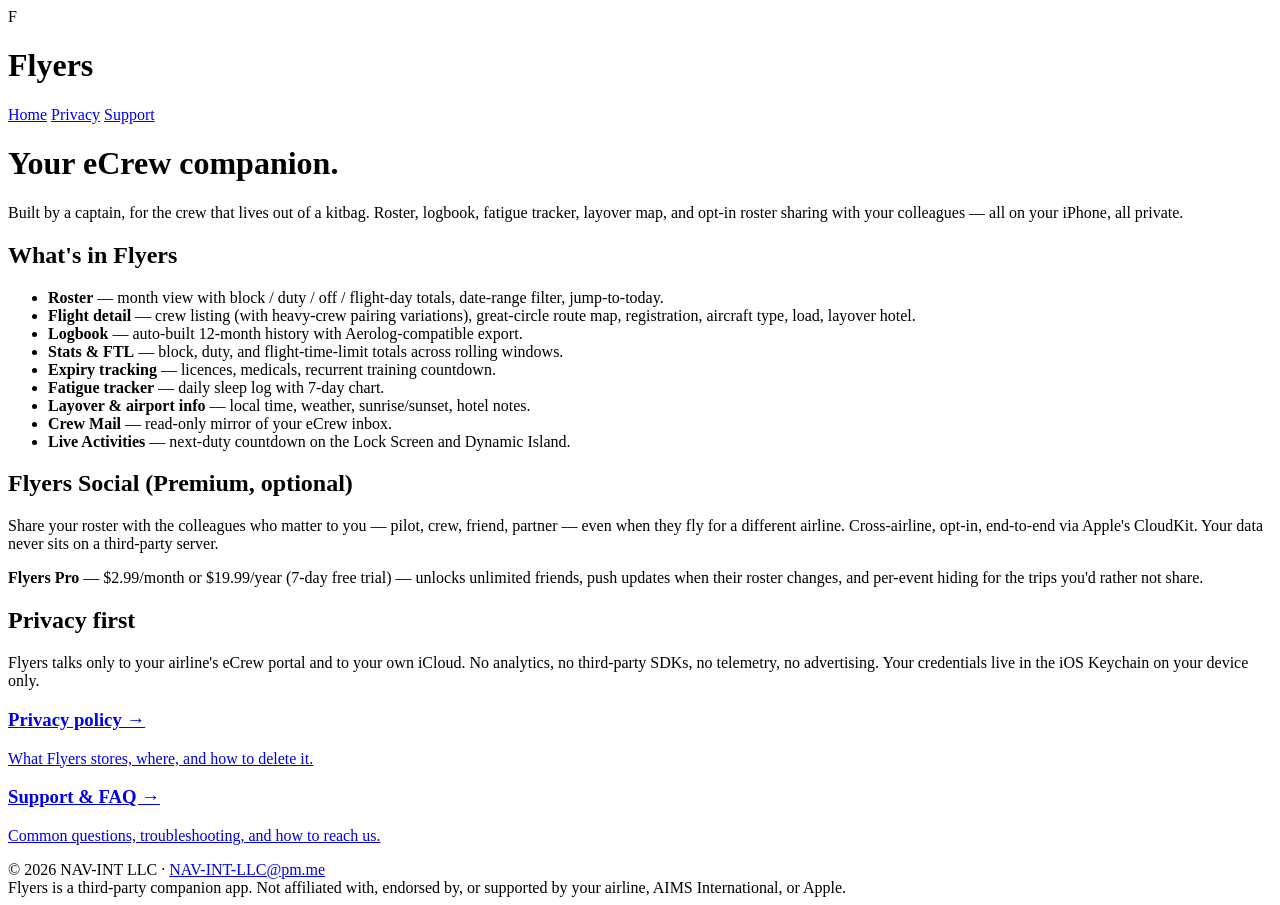
==== docs/index.html @ ab000332 "Add files via upload" ====
<!doctype html>
<html lang="en">
<head>
  <meta charset="utf-8">
  <meta name="viewport" content="width=device-width, initial-scale=1">
  <meta name="theme-color" content="#c79a3a">
  <meta name="description" content="Flyers — the iOS eCrew companion for airline pilots and cabin crew. Roster, logbook, layovers, and opt-in roster sharing.">
  <title>Flyers — the iOS eCrew companion for airline crew</title>
  <link rel="stylesheet" href="styles.css">
</head>
<body>
  <div class="container">
    <header class="site">
      <div class="logo">F</div>
      <h1 class="brand">Flyers</h1>
      <nav>
        <a href="/" class="active">Home</a>
        <a href="legal/privacy-policy/">Privacy</a>
        <a href="legal/support/">Support</a>
      </nav>
    </header>

    <main>
      <h1 class="page-title">Your eCrew companion.</h1>
      <p class="lead">
        Built by a captain, for the crew that lives out of a kitbag. Roster, logbook,
        fatigue tracker, layover map, and opt-in roster sharing with your colleagues —
        all on your iPhone, all private.
      </p>

      <h2>What's in Flyers</h2>
      <ul>
        <li><strong>Roster</strong> — month view with block / duty / off / flight-day totals, date-range filter, jump-to-today.</li>
        <li><strong>Flight detail</strong> — crew listing (with heavy-crew pairing variations), great-circle route map, registration, aircraft type, load, layover hotel.</li>
        <li><strong>Logbook</strong> — auto-built 12-month history with Aerolog-compatible export.</li>
        <li><strong>Stats &amp; FTL</strong> — block, duty, and flight-time-limit totals across rolling windows.</li>
        <li><strong>Expiry tracking</strong> — licences, medicals, recurrent training countdown.</li>
        <li><strong>Fatigue tracker</strong> — daily sleep log with 7-day chart.</li>
        <li><strong>Layover &amp; airport info</strong> — local time, weather, sunrise/sunset, hotel notes.</li>
        <li><strong>Crew Mail</strong> — read-only mirror of your eCrew inbox.</li>
        <li><strong>Live Activities</strong> — next-duty countdown on the Lock Screen and Dynamic Island.</li>
      </ul>

      <h2>Flyers Social (Premium, optional)</h2>
      <p>
        Share your roster with the colleagues who matter to you — pilot, crew, friend, partner —
        even when they fly for a different airline. Cross-airline, opt-in, end-to-end via
        Apple's CloudKit. Your data never sits on a third-party server.
      </p>
      <p>
        <strong>Flyers Pro</strong> — $2.99/month or $19.99/year (7-day free trial) — unlocks
        unlimited friends, push updates when their roster changes, and per-event hiding for
        the trips you'd rather not share.
      </p>

      <h2>Privacy first</h2>
      <p>
        Flyers talks only to your airline's eCrew portal and to your own iCloud. No analytics,
        no third-party SDKs, no telemetry, no advertising. Your credentials live in the iOS
        Keychain on your device only.
      </p>

      <div class="cards">
        <a class="card" href="legal/privacy-policy/">
          <h3>Privacy policy →</h3>
          <p>What Flyers stores, where, and how to delete it.</p>
        </a>
        <a class="card" href="legal/support/">
          <h3>Support &amp; FAQ →</h3>
          <p>Common questions, troubleshooting, and how to reach us.</p>
        </a>
      </div>
    </main>

    <footer class="site">
      © 2026 NAV-INT LLC · <a href="mailto:NAV-INT-LLC@pm.me">NAV-INT-LLC@pm.me</a>
      <br>
      Flyers is a third-party companion app. Not affiliated with, endorsed by, or supported by
      your airline, AIMS International, or Apple.
    </footer>
  </div>
</body>
</html>
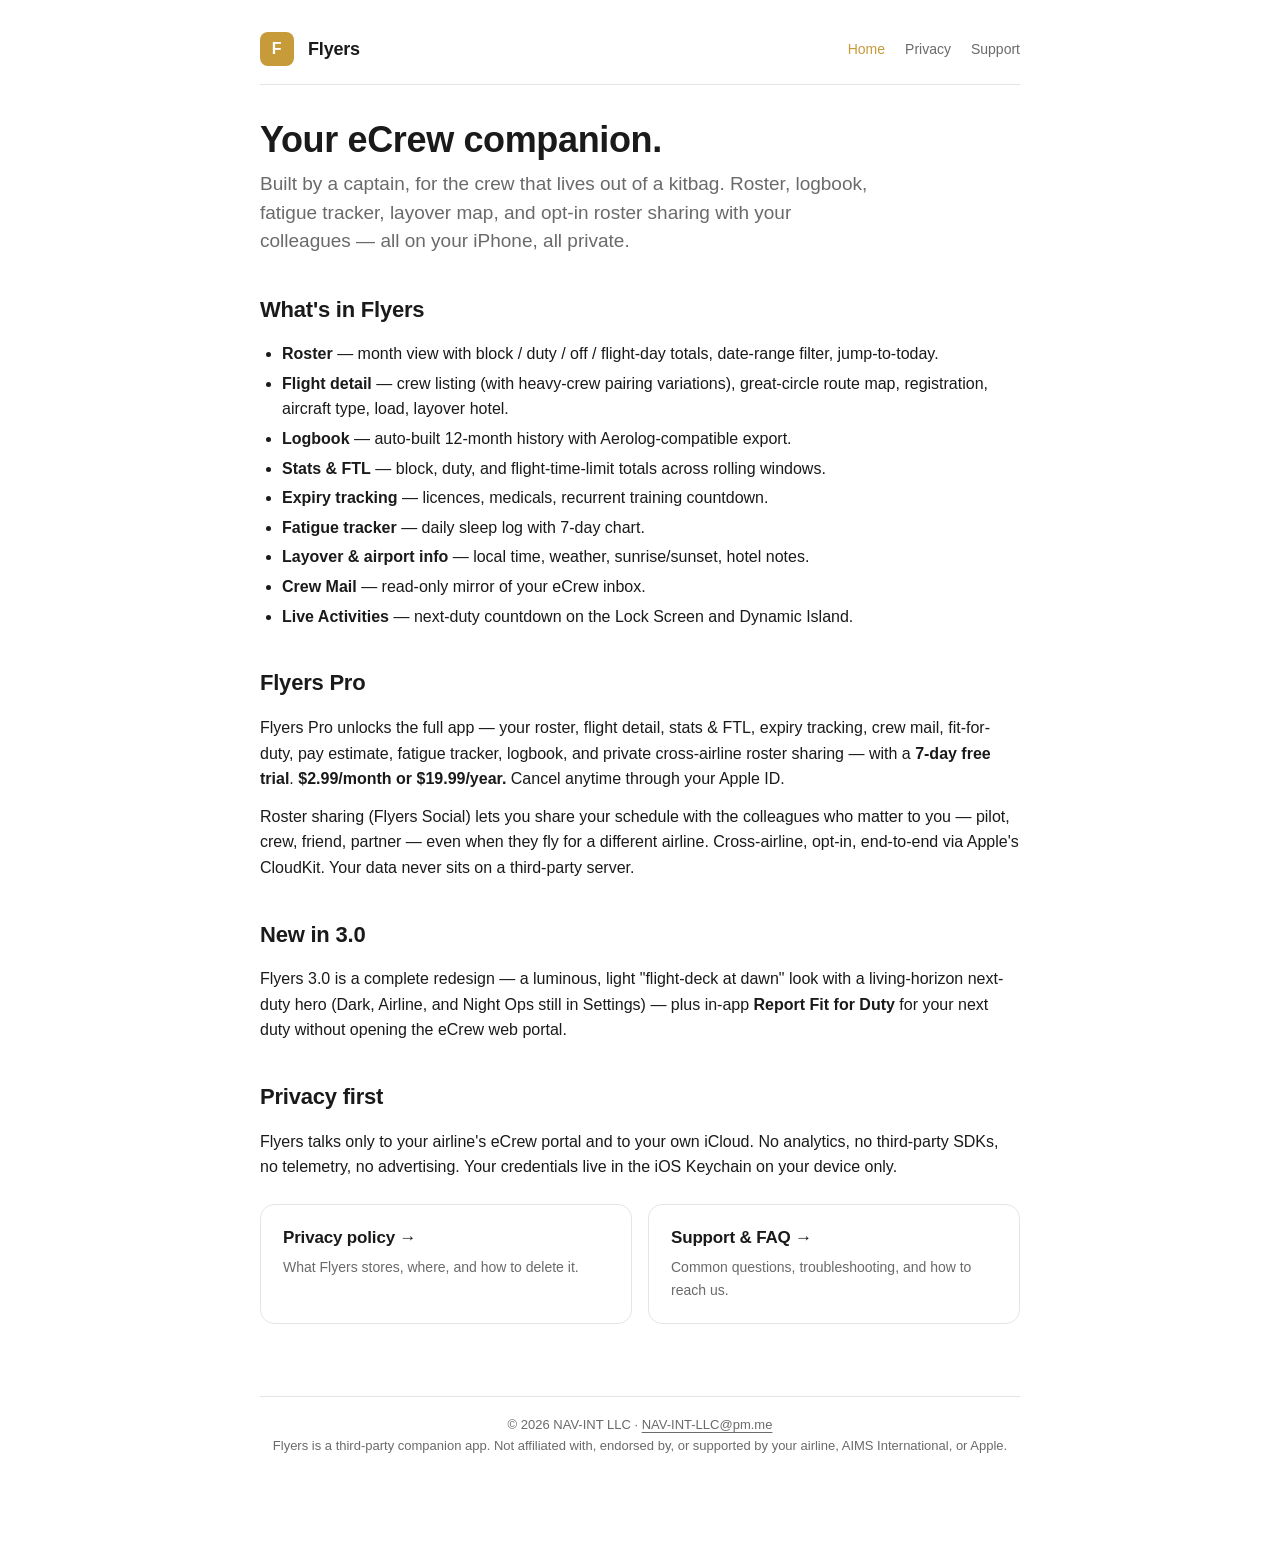
==== commit ad5ce13b: "Site: home, marketing & support for whole-app Flyers Pro (v3.0)" ====
--- a/docs/index.html
+++ b/docs/index.html
@@ -41,16 +41,26 @@
         <li><strong>Live Activities</strong> — next-duty countdown on the Lock Screen and Dynamic Island.</li>
       </ul>
 
-      <h2>Flyers Social (Premium, optional)</h2>
+      <h2>Flyers Pro</h2>
       <p>
-        Share your roster with the colleagues who matter to you — pilot, crew, friend, partner —
-        even when they fly for a different airline. Cross-airline, opt-in, end-to-end via
-        Apple's CloudKit. Your data never sits on a third-party server.
+        Flyers Pro unlocks the full app — your roster, flight detail, stats &amp; FTL, expiry
+        tracking, crew mail, fit-for-duty, pay estimate, fatigue tracker, logbook, and private
+        cross-airline roster sharing — with a <strong>7-day free trial</strong>.
+        <strong>$2.99/month or $19.99/year.</strong> Cancel anytime through your Apple ID.
       </p>
       <p>
-        <strong>Flyers Pro</strong> — $2.99/month or $19.99/year (7-day free trial) — unlocks
-        unlimited friends, push updates when their roster changes, and per-event hiding for
-        the trips you'd rather not share.
+        Roster sharing (Flyers Social) lets you share your schedule with the colleagues who
+        matter to you — pilot, crew, friend, partner — even when they fly for a different
+        airline. Cross-airline, opt-in, end-to-end via Apple's CloudKit. Your data never sits
+        on a third-party server.
+      </p>
+
+      <h2>New in 3.0</h2>
+      <p>
+        Flyers 3.0 is a complete redesign — a luminous, light "flight-deck at dawn" look with a
+        living-horizon next-duty hero (Dark, Airline, and Night&nbsp;Ops still in Settings) —
+        plus in-app <strong>Report Fit for Duty</strong> for your next duty without opening the
+        eCrew web portal.
       </p>
 
       <h2>Privacy first</h2>
--- a/docs/styles.css
+++ b/docs/styles.css
@@ -0,0 +1,214 @@
+/* Flyers public site — shared stylesheet.
+ * Single source of truth for all 4 pages. Adjust here, every page updates.
+ * Dark mode follows the system. Mobile-first, no JS, no CDN dependencies.
+ */
+
+:root {
+  --bg: #ffffff;
+  --fg: #1a1a1a;
+  --muted: #6a6a6a;
+  --accent: #c79a3a;          /* matches the app's flyersGold */
+  --accent-soft: rgba(199, 154, 58, 0.12);
+  --border: #e5e5e5;
+  --code-bg: #f6f8fa;
+}
+
+@media (prefers-color-scheme: dark) {
+  :root {
+    --bg: #0e0e0e;
+    --fg: #ededed;
+    --muted: #999;
+    --border: #2a2a2a;
+    --code-bg: #1a1a1a;
+  }
+}
+
+* { box-sizing: border-box; }
+html, body { margin: 0; padding: 0; }
+body {
+  background: var(--bg);
+  color: var(--fg);
+  font: 16px/1.6 -apple-system, BlinkMacSystemFont, "Segoe UI", Roboto, "Helvetica Neue", Arial, sans-serif;
+  padding: 32px 16px 96px;
+}
+.container {
+  max-width: 760px;
+  margin: 0 auto;
+}
+
+/* ───── Header / nav ─────────────────────────────────────────────── */
+header.site {
+  border-bottom: 1px solid var(--border);
+  padding-bottom: 18px;
+  margin-bottom: 32px;
+  display: flex;
+  align-items: center;
+  gap: 14px;
+  flex-wrap: wrap;
+}
+header.site .logo {
+  width: 34px; height: 34px;
+  border-radius: 8px;
+  background: var(--accent);
+  color: white;
+  display: grid;
+  place-items: center;
+  font-weight: 700;
+  font-size: 16px;
+  letter-spacing: 0.5px;
+}
+header.site h1.brand {
+  font-size: 18px;
+  margin: 0;
+  font-weight: 600;
+}
+header.site nav {
+  margin-left: auto;
+  display: flex;
+  gap: 20px;
+}
+header.site nav a {
+  color: var(--muted);
+  text-decoration: none;
+  font-size: 14px;
+  font-weight: 500;
+}
+header.site nav a:hover { color: var(--accent); }
+header.site nav a.active { color: var(--accent); }
+
+/* ───── Typography ───────────────────────────────────────────────── */
+h1, h2, h3, h4 {
+  color: var(--fg);
+  line-height: 1.25;
+  letter-spacing: -0.01em;
+}
+h1.page-title {
+  font-size: 36px;
+  margin: 16px 0 4px;
+  font-weight: 700;
+}
+h1.page-title + .meta {
+  margin-bottom: 32px;
+}
+h2 {
+  font-size: 22px;
+  margin-top: 40px;
+  font-weight: 600;
+}
+h3 {
+  font-size: 17px;
+  margin-top: 28px;
+  font-weight: 600;
+}
+p { margin: 12px 0; }
+strong { font-weight: 600; }
+
+a {
+  color: var(--accent);
+  text-decoration: underline;
+  text-underline-offset: 3px;
+  text-decoration-thickness: 1px;
+}
+a:hover { text-decoration-thickness: 2px; }
+
+ul, ol { padding-left: 22px; }
+li { margin: 4px 0; }
+
+code, pre {
+  font-family: "SF Mono", Menlo, Consolas, monospace;
+  font-size: 14px;
+  background: var(--code-bg);
+  border-radius: 4px;
+}
+code { padding: 2px 6px; }
+pre {
+  padding: 14px;
+  overflow-x: auto;
+  border: 1px solid var(--border);
+}
+
+/* ───── Tables ───────────────────────────────────────────────────── */
+table {
+  width: 100%;
+  border-collapse: collapse;
+  margin: 18px 0;
+  font-size: 15px;
+}
+th, td {
+  text-align: left;
+  padding: 10px 14px;
+  border-bottom: 1px solid var(--border);
+  vertical-align: top;
+}
+th {
+  font-weight: 600;
+  background: var(--code-bg);
+}
+tr:last-child td { border-bottom: none; }
+
+hr {
+  border: none;
+  border-top: 1px solid var(--border);
+  margin: 36px 0;
+}
+
+.meta {
+  color: var(--muted);
+  font-size: 14px;
+}
+
+/* ───── Landing page cards ───────────────────────────────────────── */
+.lead {
+  font-size: 19px;
+  line-height: 1.5;
+  color: var(--muted);
+  margin: 8px 0 32px;
+  max-width: 620px;
+}
+.cards {
+  display: grid;
+  grid-template-columns: 1fr;
+  gap: 16px;
+  margin-top: 24px;
+}
+@media (min-width: 640px) {
+  .cards { grid-template-columns: 1fr 1fr; }
+}
+.card {
+  display: block;
+  padding: 22px;
+  border: 1px solid var(--border);
+  border-radius: 14px;
+  text-decoration: none;
+  color: var(--fg);
+  transition: border-color 0.15s, transform 0.15s, background 0.15s;
+  background: var(--bg);
+}
+.card:hover {
+  border-color: var(--accent);
+  text-decoration: none;
+  transform: translateY(-2px);
+  background: var(--accent-soft);
+}
+.card h3 {
+  margin: 0 0 8px;
+  font-size: 17px;
+}
+.card p {
+  margin: 0;
+  color: var(--muted);
+  font-size: 14px;
+}
+
+/* ───── Footer ───────────────────────────────────────────────────── */
+footer.site {
+  margin-top: 72px;
+  padding-top: 18px;
+  border-top: 1px solid var(--border);
+  color: var(--muted);
+  font-size: 13px;
+  text-align: center;
+  line-height: 1.6;
+}
+footer.site a { color: var(--muted); }
+footer.site a:hover { color: var(--accent); }
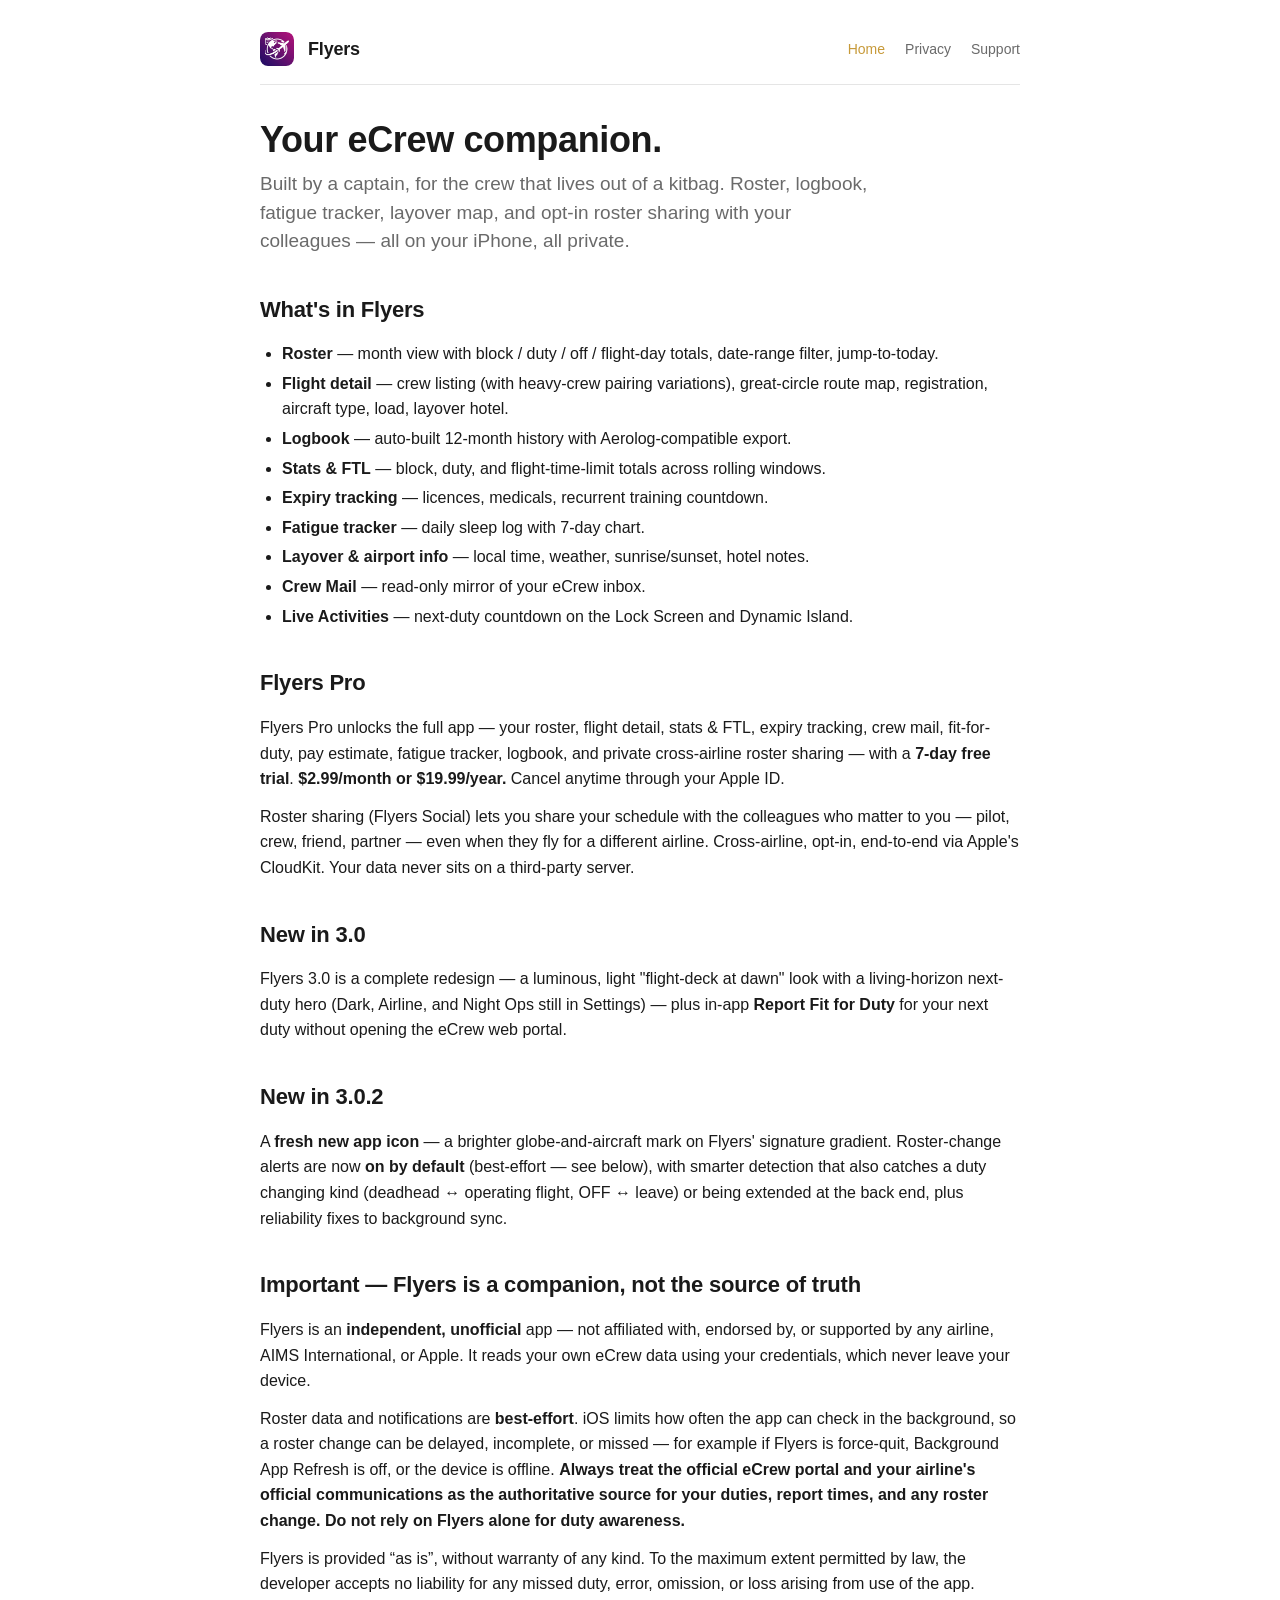
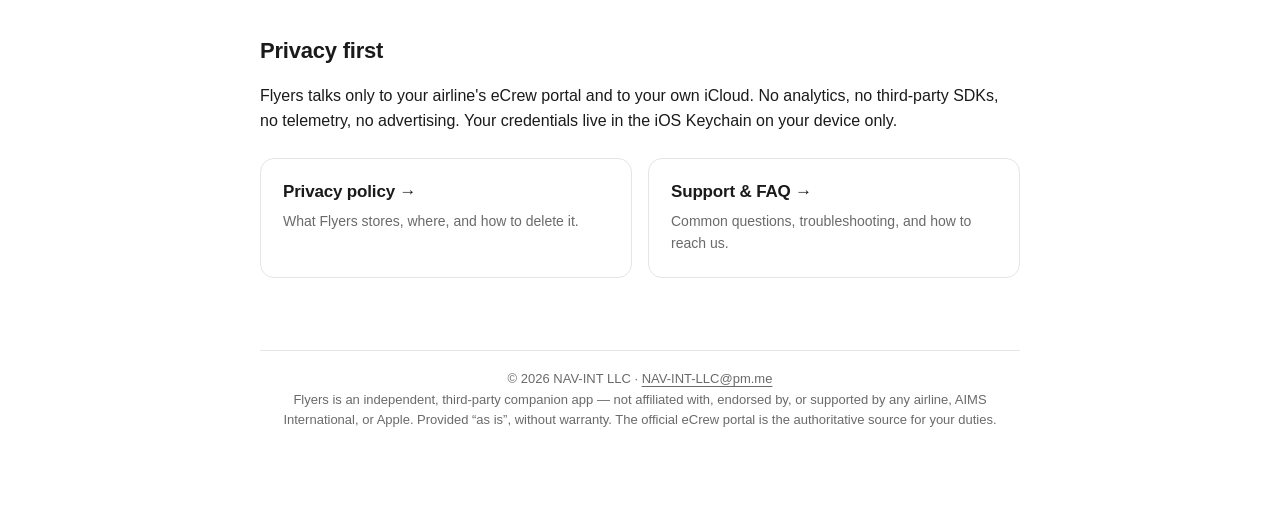
==== commit 9d0872e3: "site: publish 3.0.2 update — new app icon, favicons, disclaimers, airline-agnostic copy - New globe/" ====
--- a/docs/index.html
+++ b/docs/index.html
@@ -7,11 +7,13 @@
   <meta name="description" content="Flyers — the iOS eCrew companion for airline pilots and cabin crew. Roster, logbook, layovers, and opt-in roster sharing.">
   <title>Flyers — the iOS eCrew companion for airline crew</title>
   <link rel="stylesheet" href="styles.css">
+  <link rel="icon" type="image/png" href="icon.png">
+  <link rel="apple-touch-icon" href="icon.png">
 </head>
 <body>
   <div class="container">
     <header class="site">
-      <div class="logo">F</div>
+      <img class="logo" src="icon.png" alt="Flyers app icon" width="34" height="34">
       <h1 class="brand">Flyers</h1>
       <nav>
         <a href="/" class="active">Home</a>
@@ -63,6 +65,35 @@
         eCrew web portal.
       </p>
 
+      <h2>New in 3.0.2</h2>
+      <p>
+        A <strong>fresh new app icon</strong> — a brighter globe-and-aircraft mark on Flyers' signature
+        gradient. Roster-change alerts are now <strong>on by default</strong> (best-effort — see below),
+        with smarter detection that also catches a duty changing kind (deadhead&nbsp;↔&nbsp;operating
+        flight, OFF&nbsp;↔&nbsp;leave) or being extended at the back end, plus reliability fixes to
+        background sync.
+      </p>
+
+      <h2 id="reliability">Important — Flyers is a companion, not the source of truth</h2>
+      <p>
+        Flyers is an <strong>independent, unofficial</strong> app — not affiliated with, endorsed by, or
+        supported by any airline, AIMS International, or Apple. It reads your own eCrew
+        data using your credentials, which never leave your device.
+      </p>
+      <p>
+        Roster data and notifications are <strong>best-effort</strong>. iOS limits how often the app can
+        check in the background, so a roster change can be delayed, incomplete, or missed — for example if
+        Flyers is force-quit, Background App Refresh is off, or the device is offline.
+        <strong>Always treat the official eCrew portal and your airline's official communications as the
+        authoritative source for your duties, report times, and any roster change. Do not rely on Flyers
+        alone for duty awareness.</strong>
+      </p>
+      <p>
+        Flyers is provided &ldquo;as is&rdquo;, without warranty of any kind. To the maximum extent
+        permitted by law, the developer accepts no liability for any missed duty, error, omission, or loss
+        arising from use of the app.
+      </p>
+
       <h2>Privacy first</h2>
       <p>
         Flyers talks only to your airline's eCrew portal and to your own iCloud. No analytics,
@@ -85,8 +116,9 @@
     <footer class="site">
       © 2026 NAV-INT LLC · <a href="mailto:NAV-INT-LLC@pm.me">NAV-INT-LLC@pm.me</a>
       <br>
-      Flyers is a third-party companion app. Not affiliated with, endorsed by, or supported by
-      your airline, AIMS International, or Apple.
+      Flyers is an independent, third-party companion app — not affiliated with, endorsed by, or
+      supported by any airline, AIMS International, or Apple. Provided &ldquo;as is&rdquo;,
+      without warranty. The official eCrew portal is the authoritative source for your duties.
     </footer>
   </div>
 </body>
--- a/docs/styles.css
+++ b/docs/styles.css
@@ -49,13 +49,8 @@
 header.site .logo {
   width: 34px; height: 34px;
   border-radius: 8px;
-  background: var(--accent);
-  color: white;
-  display: grid;
-  place-items: center;
-  font-weight: 700;
-  font-size: 16px;
-  letter-spacing: 0.5px;
+  object-fit: cover;
+  display: block;
 }
 header.site h1.brand {
   font-size: 18px;
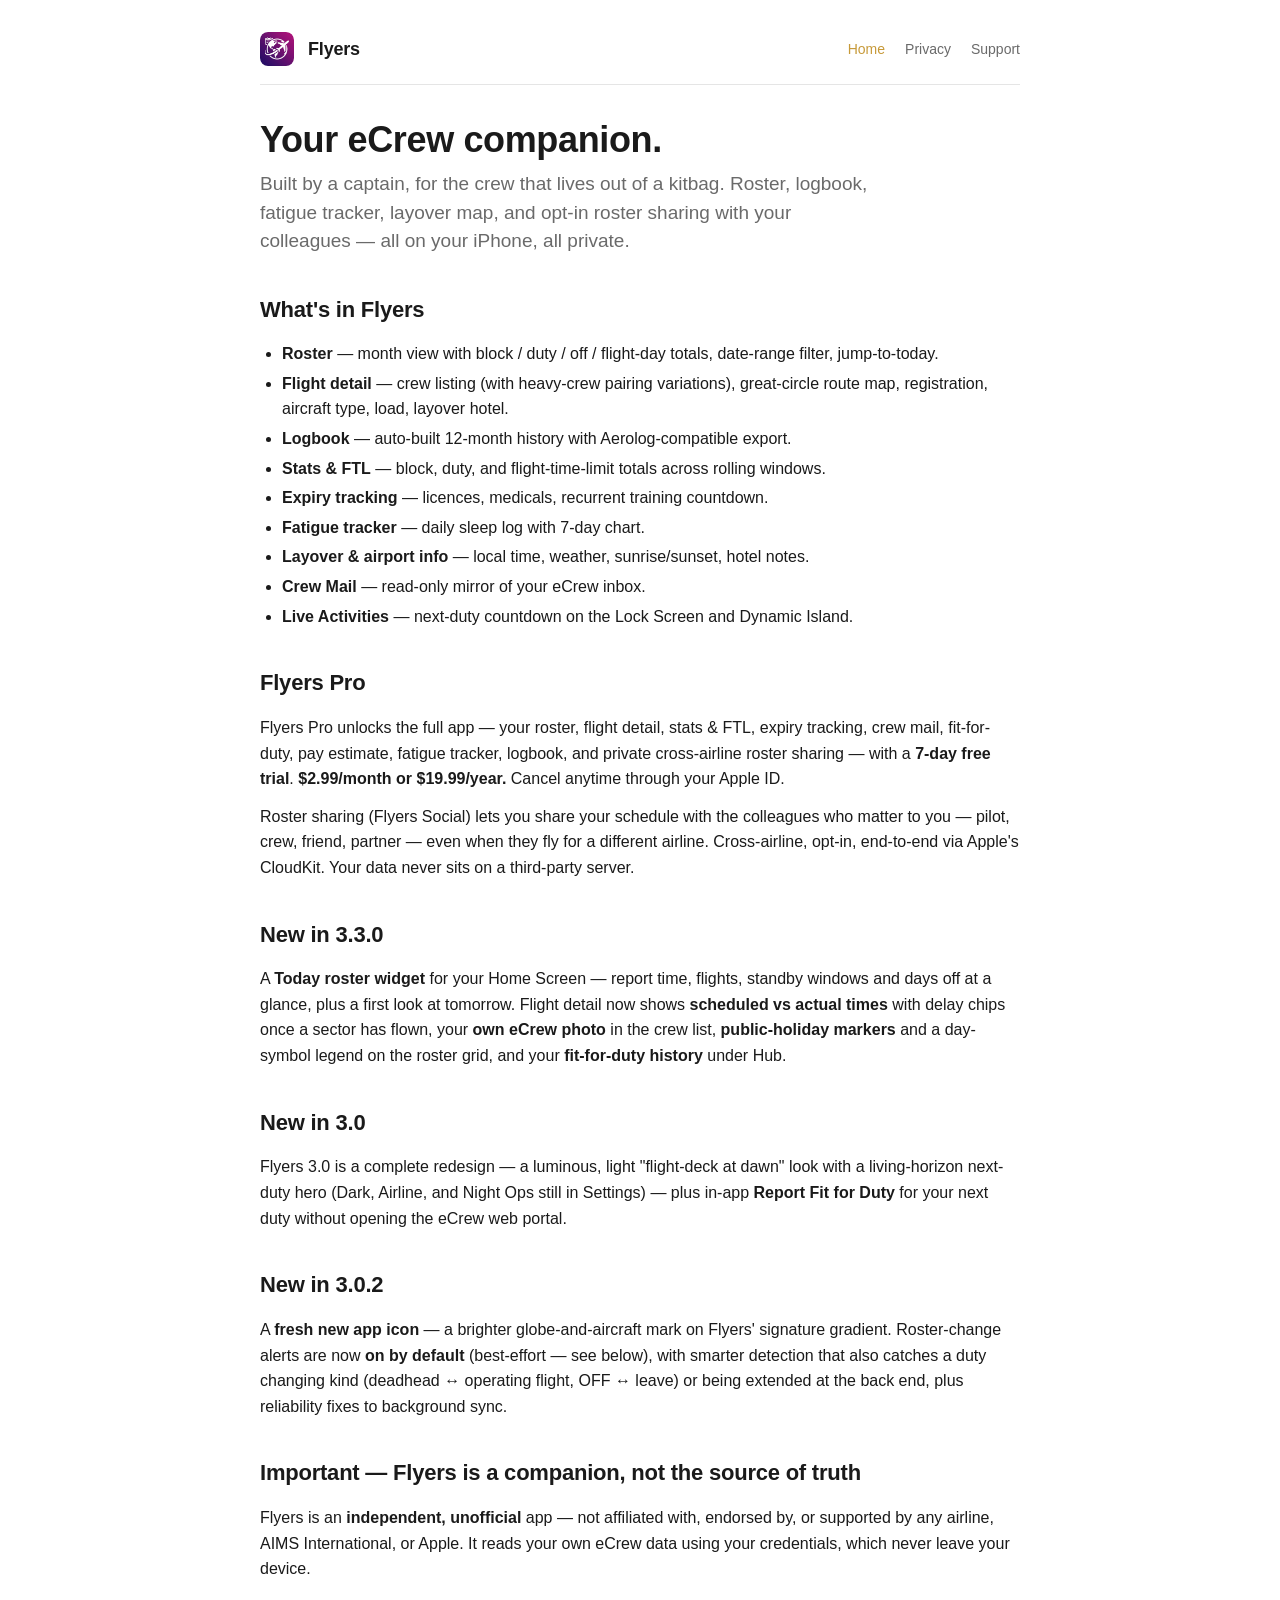
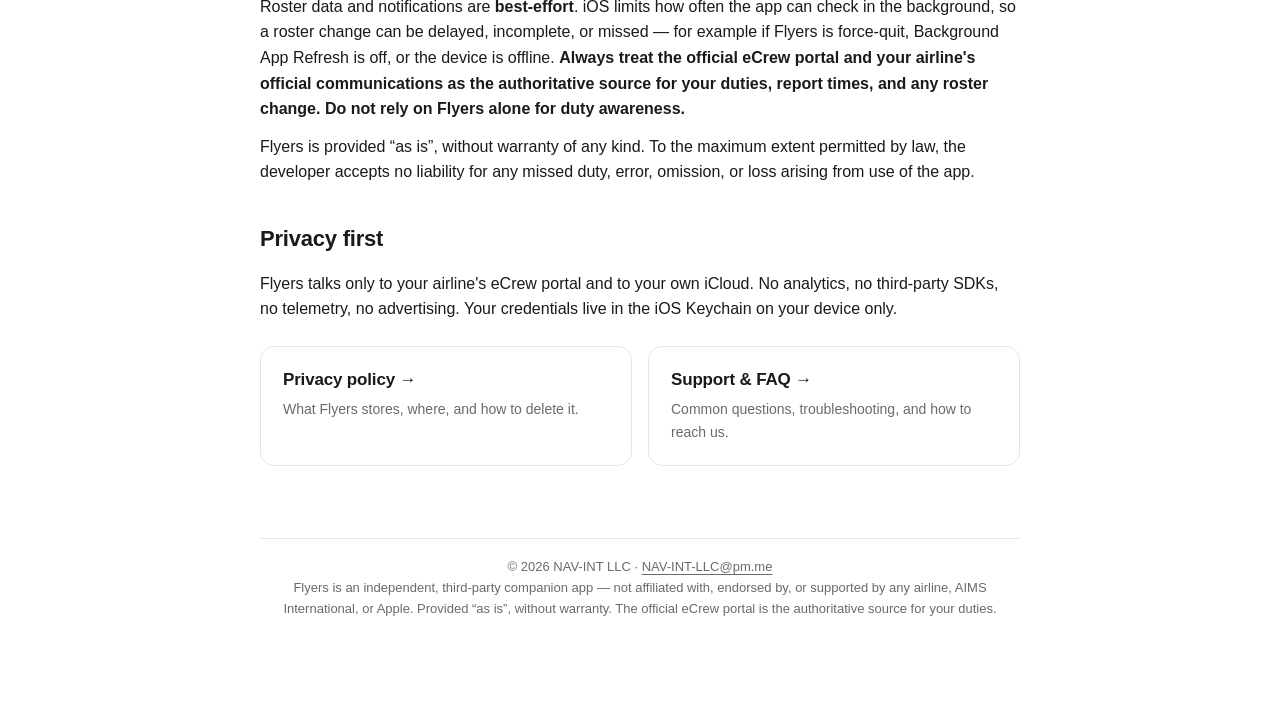
==== commit 1f5de19c: "docs: refresh version references for Flyers 3.3.0 - 'New in 3.3.0' sections on home + marketing - Pr" ====
--- a/docs/index.html
+++ b/docs/index.html
@@ -55,6 +55,16 @@
         matter to you — pilot, crew, friend, partner — even when they fly for a different
         airline. Cross-airline, opt-in, end-to-end via Apple's CloudKit. Your data never sits
         on a third-party server.
+      </p>
+
+      <h2>New in 3.3.0</h2>
+      <p>
+        A <strong>Today roster widget</strong> for your Home Screen — report time, flights,
+        standby windows and days off at a glance, plus a first look at tomorrow. Flight detail
+        now shows <strong>scheduled vs actual times</strong> with delay chips once a sector has
+        flown, your <strong>own eCrew photo</strong> in the crew list,
+        <strong>public-holiday markers</strong> and a day-symbol legend on the roster grid, and
+        your <strong>fit-for-duty history</strong> under Hub.
       </p>
 
       <h2>New in 3.0</h2>
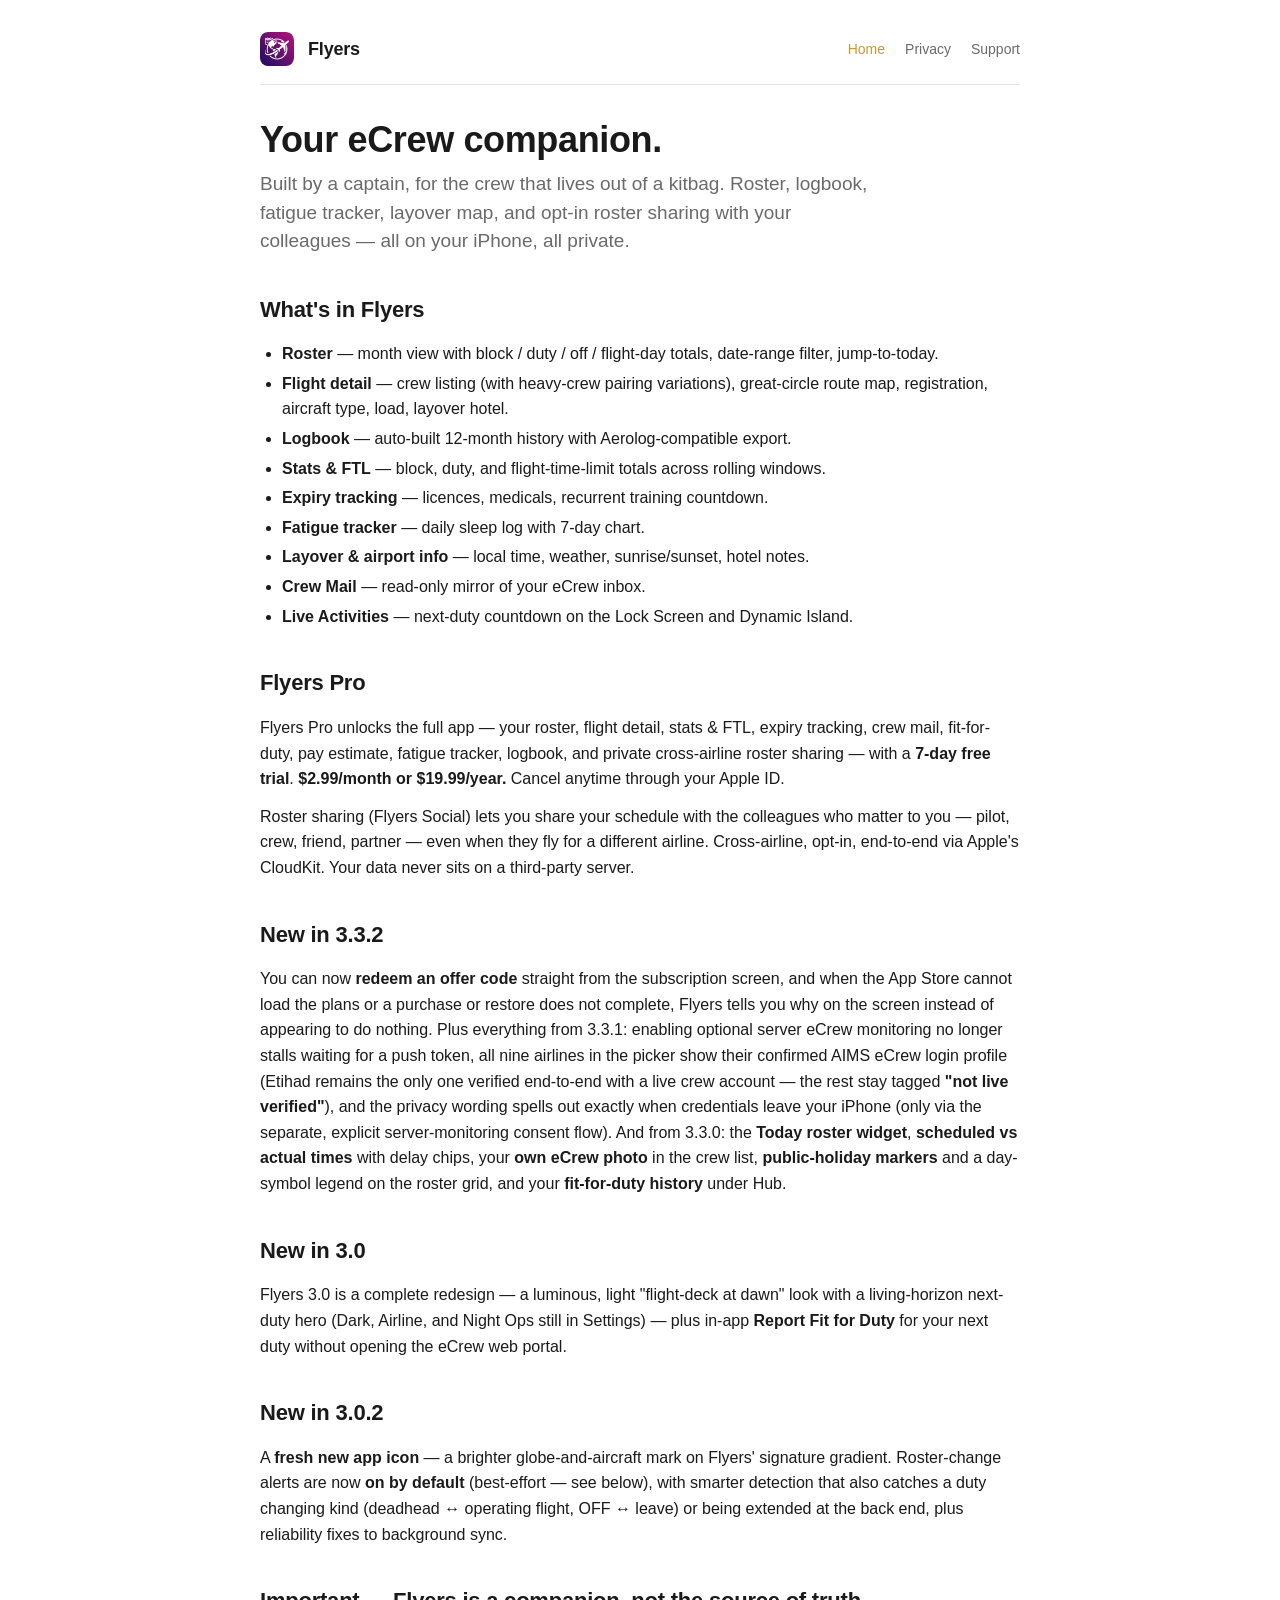
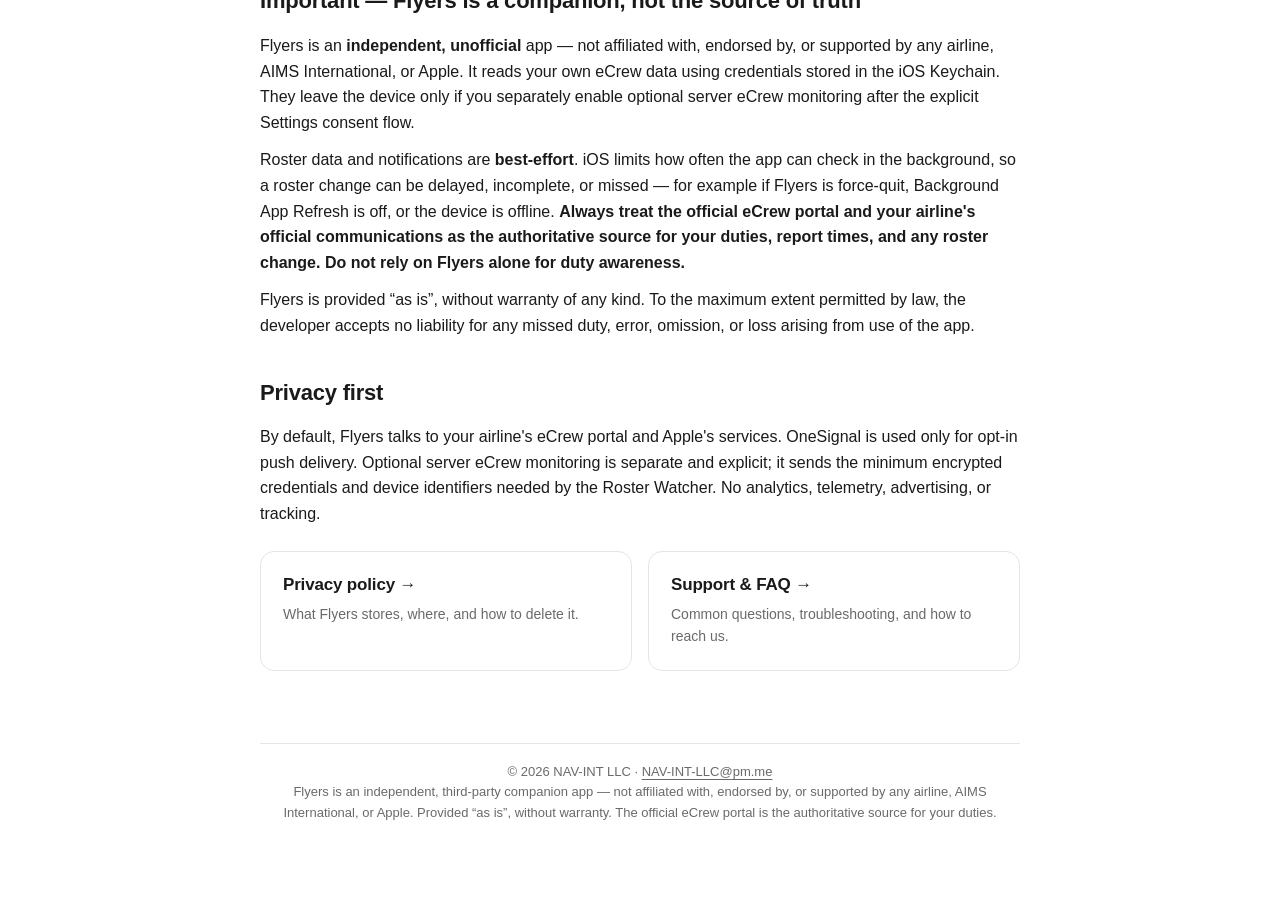
==== commit de40d533: "site: publish the /legal/ redirect and the 3.3.1–3.3.2 copy The bare /legal/ path has been 404ing si" ====
--- a/docs/index.html
+++ b/docs/index.html
@@ -57,12 +57,19 @@
         on a third-party server.
       </p>
 
-      <h2>New in 3.3.0</h2>
+      <h2>New in 3.3.2</h2>
       <p>
-        A <strong>Today roster widget</strong> for your Home Screen — report time, flights,
-        standby windows and days off at a glance, plus a first look at tomorrow. Flight detail
-        now shows <strong>scheduled vs actual times</strong> with delay chips once a sector has
-        flown, your <strong>own eCrew photo</strong> in the crew list,
+        You can now <strong>redeem an offer code</strong> straight from the subscription
+        screen, and when the App Store cannot load the plans or a purchase or restore does
+        not complete, Flyers tells you why on the screen instead of appearing to do nothing.
+        Plus everything from 3.3.1: enabling optional server eCrew monitoring no longer
+        stalls waiting for a push token, all nine airlines in the picker show their confirmed
+        AIMS eCrew login profile (Etihad remains the only one verified end-to-end with a live
+        crew account — the rest stay tagged <strong>"not live verified"</strong>), and the
+        privacy wording spells out exactly when credentials leave your iPhone (only via the
+        separate, explicit server-monitoring consent flow). And from 3.3.0: the
+        <strong>Today roster widget</strong>, <strong>scheduled vs actual times</strong>
+        with delay chips, your <strong>own eCrew photo</strong> in the crew list,
         <strong>public-holiday markers</strong> and a day-symbol legend on the roster grid, and
         your <strong>fit-for-duty history</strong> under Hub.
       </p>
@@ -88,7 +95,8 @@
       <p>
         Flyers is an <strong>independent, unofficial</strong> app — not affiliated with, endorsed by, or
         supported by any airline, AIMS International, or Apple. It reads your own eCrew
-        data using your credentials, which never leave your device.
+        data using credentials stored in the iOS Keychain. They leave the device only if you separately
+        enable optional server eCrew monitoring after the explicit Settings consent flow.
       </p>
       <p>
         Roster data and notifications are <strong>best-effort</strong>. iOS limits how often the app can
@@ -106,9 +114,10 @@
 
       <h2>Privacy first</h2>
       <p>
-        Flyers talks only to your airline's eCrew portal and to your own iCloud. No analytics,
-        no third-party SDKs, no telemetry, no advertising. Your credentials live in the iOS
-        Keychain on your device only.
+        By default, Flyers talks to your airline's eCrew portal and Apple's services. OneSignal
+        is used only for opt-in push delivery. Optional server eCrew monitoring is separate and
+        explicit; it sends the minimum encrypted credentials and device identifiers needed by
+        the Roster Watcher. No analytics, telemetry, advertising, or tracking.
       </p>
 
       <div class="cards">
